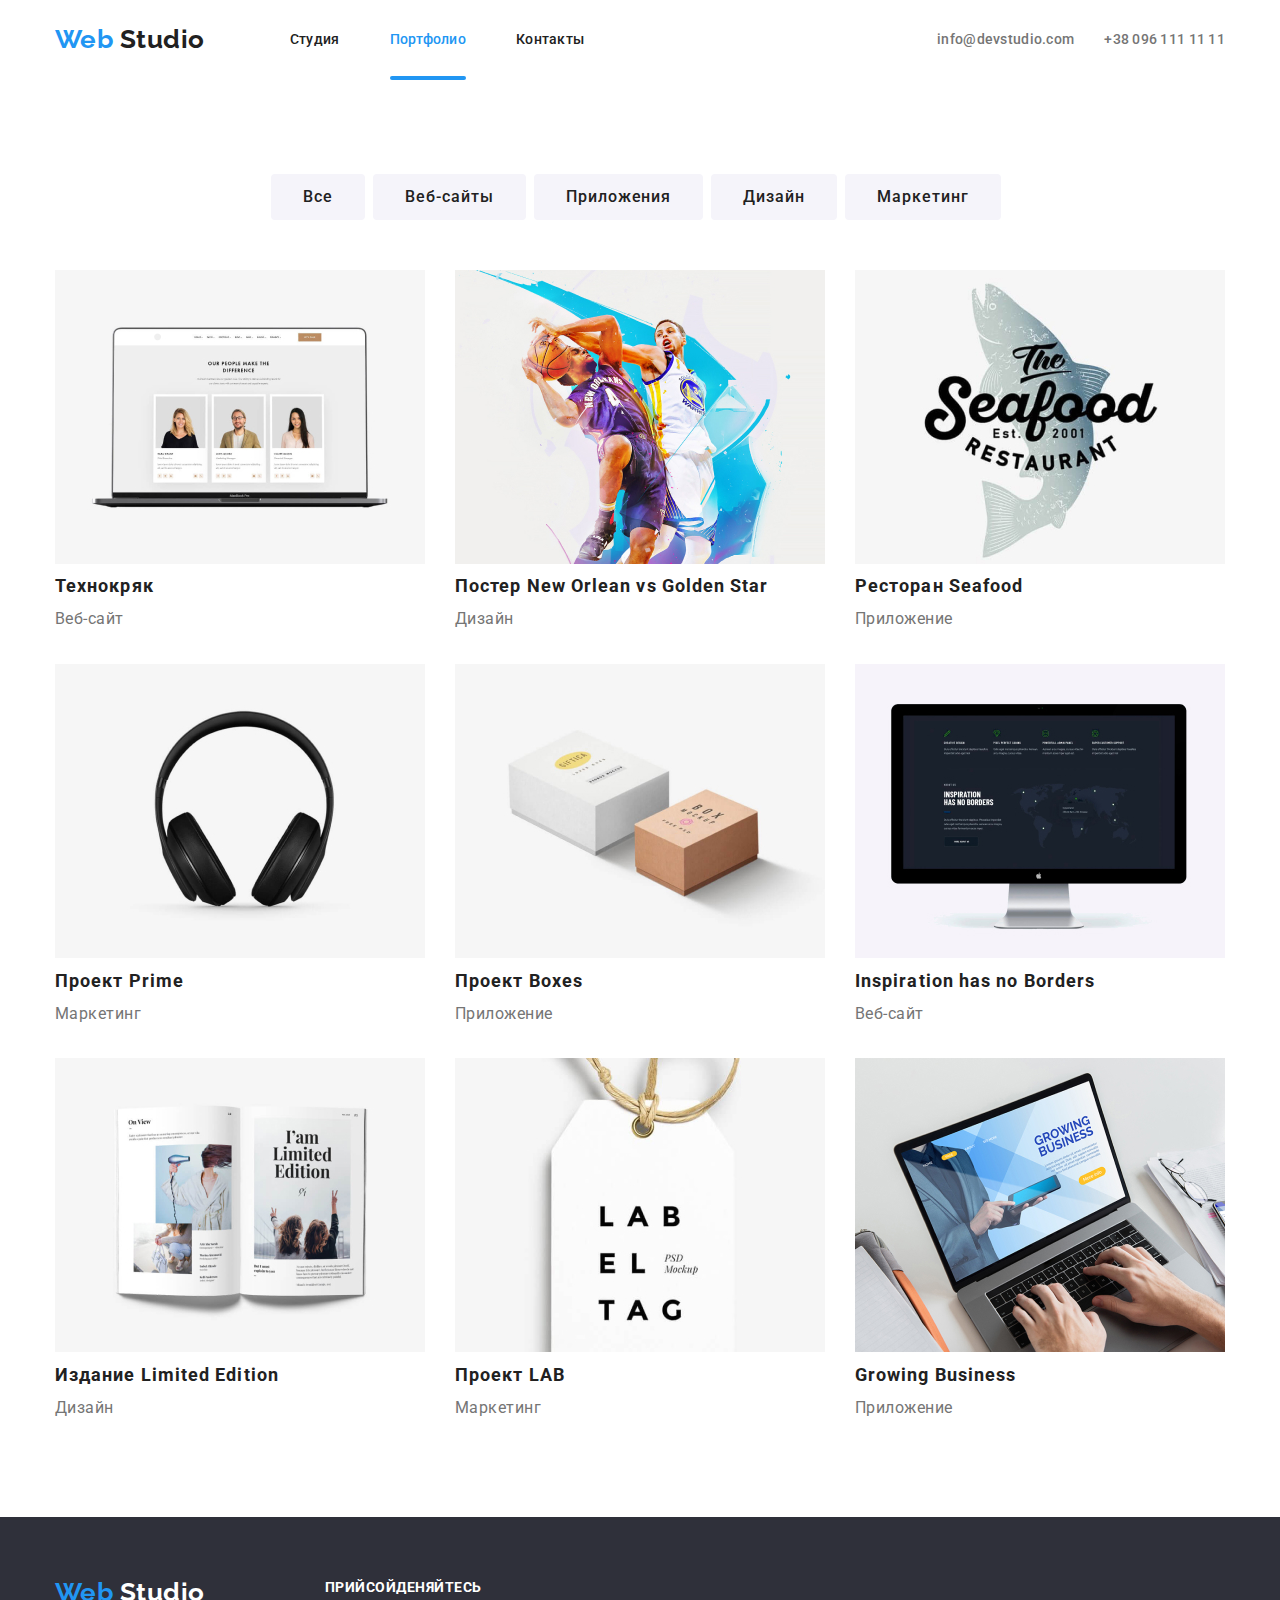
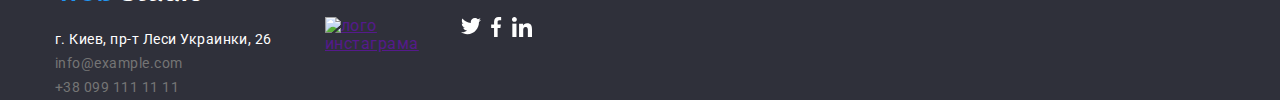
==== portfolio.html @ 1988f990 "Initial commit" ====
<!DOCTYPE html>
<html lang="ru">
	<head>
		<meta charset="UTF-8" />
		<meta name="viewport" content="width=device-width, initial-scale=1.0" />
		<link
			href="https://fonts.googleapis.com/css2?family=Raleway:wght@700&family=Roboto:wght@500;900&display=swap"
			rel="stylesheet"
		/>
		<link
			rel="stylesheet"
			href="https://cdnjs.cloudflare.com/ajax/libs/modern-normalize/0.7.0/modern-normalize.min.css"
		/>

		<link rel="stylesheet" href="./css/style.css" />

		<title>Web studio Portfolio</title>
	</head>

	<body>
		<!--основная навигация/шапка-->
		<header>
			<nav class="site-nav">
				<div class="conteiners">
					<a href="./index.html" class="logo">
						<span>Web</span>
						Studio
					</a>
					<ul class="list">
						<li class="item"><a href="./index.html" class="link">Студия</a></li>
						<li class="item"><a href="./portfolio.html" class="link current-page">Портфолио</a></li>
						<li class="item"><a href="" class="link">Контакты</a></li>
					</ul>
					<ul class="list contacts">
						<li class="item-contact">
							<a href="mailto:info@devstudio.com" class="link contact">
								<!--<img src="./img/phone_logo.svg" alt="знак телефона" />-->
								info@devstudio.com
							</a>
						</li>
						<li class="item-contact">
							<a href="tel:+380961111111" class="link contact">
								<!--<img src="./img/envelope_grey.svg" alt="знак конверта" />-->
								+38 096 111 11 11
							</a>
						</li>
					</ul>
				</div>
			</nav>
		</header>
		<main>
			<section class="filters">
				<div class="conteiners">
					<h2 hidden>Раздел фильтров</h2>
					<ul class="list">
						<li class="item">
							<button type="button" class="button">Все</button>
						</li>
						<li class="item">
							<button type="button" class="button">Веб-сайты</button>
						</li>
						<li class="item">
							<button type="button" class="button">Приложения</button>
						</li>
						<li class="item">
							<button type="button" class="button">Дизайн</button>
						</li>
						<li class="item">
							<button type="button" class="button">Маркетинг</button>
						</li>
					</ul>
				</div>
			</section>
			<section class="projects">
				<div class="conteiners">
					<h2 hidden>Список проектов</h2>
					<ul class="list">
						<li class="item">
							<a href="">
								<img src="./img/project1.jpg" alt="ноутбук" />
								<h3>Технокряк</h3>
								<p class="sub-title">Веб-сайт</p>
								<!--<p class="description">
								Технокряк это современная площадка распространения коронавируса. Компании используют эту платформу для
								цифрового шпионажа и атак на защищённые сервера конкурентов.
								</p>-->
							</a>
						</li>
						<li class="item">
							<a href="">
								<img src="./img/project2.jpg" alt="два баскетболиста" />
								<h3>Постер New Orlean vs Golden Star</h3>
								<p class="sub-title">Дизайн</p>
								<!--<p class="description">
								Технокряк это современная площадка распространения коронавируса. Компании используют эту платформу для
								цифрового шпионажа и атак на защищённые сервера конкурентов.
								</p>-->
							</a>
						</li>
						<li class="item">
							<a href="">
								<img src="./img/project3.jpg" alt="эмлеба ресторана" />
								<h3>Ресторан Seafood</h3>
								<p class="sub-title">Приложение</p>
								<!--<p class="description">
								Технокряк это современная площадка распространения коронавируса. Компании используют эту платформу для
								цифрового шпионажа и атак на защищённые сервера конкурентов.
								</p>-->
							</a>
						</li>

						<li class="item">
							<a href="">
								<img src="./img/project4.jpg" alt="наушники" />
								<h3>Проект Prime</h3>
								<p class="sub-title">Маркетинг</p>
								<!--<p class="description">
								Технокряк это современная площадка распространения коронавируса. Компании используют эту платформу для
								цифрового шпионажа и атак на защищённые сервера конкурентов.
								</p>-->
							</a>
						</li>
						<li class="item">
							<a href="">
								<img src="./img/project5.jpg" alt="две коробки" />
								<h3>Проект Boxes</h3>
								<p class="sub-title">Приложение</p>
								<!--<p class="description">
								Технокряк это современная площадка распространения коронавируса. Компании используют эту платформу для
								цифрового шпионажа и атак на защищённые сервера конкурентов.
								</p>-->
							</a>
						</li>
						<li class="item">
							<a href="">
								<img src="./img/project6.jpg" alt="монитор" />
								<h3>Inspiration has no Borders</h3>
								<p class="sub-title">Веб-сайт</p>
								<!--<p class="description">
								Технокряк это современная площадка распространения коронавируса. Компании используют эту платформу для
								цифрового шпионажа и атак на защищённые сервера конкурентов.
								</p>-->
							</a>
						</li>

						<li class="item">
							<a href="">
								<img src="./img/project7.jpg" alt="книга" />
								<h3>Издание Limited Edition</h3>
								<p class="sub-title">Дизайн</p>
								<!--<p class="description">
								Технокряк это современная площадка распространения коронавируса. Компании используют эту платформу для
								цифрового шпионажа и атак на защищённые сервера конкурентов.
								</p>-->
							</a>
						</li>
						<li class="item">
							<a href="">
								<img src="./img/project8.jpg" alt="этикетка" />
								<h3>Проект LAB</h3>
								<p class="sub-title">Маркетинг</p>
								<!--<p class="description">
								Технокряк это современная площадка распространения коронавируса. Компании используют эту платформу для
								цифрового шпионажа и атак на защищённые сервера конкурентов.
								</p>-->
							</a>
						</li>
						<li class="item">
							<a href="">
								<img src="./img/project9.jpg" alt="ноутбук" />
								<h3>Growing Business</h3>
								<p class="sub-title">Приложение</p>
								<!--<p class="description">
								Технокряк это современная площадка распространения коронавируса. Компании используют эту платформу для
								цифрового шпионажа и атак на защищённые сервера конкурентов.
								</p>-->
							</a>
						</li>
					</ul>
				</div>
			</section>
		</main>
		<!--подвал-->
		<footer class="footer">
			<div class="conteiners">
				<div class="input-conteiner">
					<h2 hidden>Контактная информация</h2>
					<a href="./index.html" class="logo">
						<span>Web</span>
						Studio
					</a>
					<address>
						<a href="https://goo.gl/maps/7qZ9SEmHGYKd3bcy6" class="contact adress">г. Киев, пр-т Леси Украинки, 26</a>
						<br />
						<a href="mailto:info@example.com" class="contact">info@example.com</a>
						<br />
						<a href="tel:+380991111111" class="contact">+38 099 111 11 11</a>
					</address>
				</div>
				<div class="input-conteiner">
					<b class="connect">Прийсойденяйтесь</b>

					<ul class="socialnetwork-list">
						<li class="socialnetwork-icon">
							<a href="" aria-label="Instagram" class="social-links">
								<img src="./img/dark_logo_inst.svg" alt="лого инстаграма" />
							</a>
						</li>
						<li class="socialnetwork-icon">
							<a href="" aria-label="Twitter" class="social-links">
								<img src="./img/dark_logo_twiter.svg" alt="лого твитера" />
							</a>
						</li>
						<li class="socialnetwork-icon">
							<a href="" aria-label="Facebook" class="social-links">
								<img src="./img/dark_logo_facebook.svg" alt="лого фейсбука" />
							</a>
						</li>
						<li class="socialnetwork-icon">
							<a href="" aria-label="LinkenIn" class="social-links">
								<img src="./img/dark_logo_linkedin.svg" alt="лого линкедина" />
							</a>
						</li>
					</ul>
				</div>
			</div>
			<!--ТУТ место для "подписатся сейчас"  -->
			<div></div>
		</footer>
	</body>
</html>
---- css/style.css ----
html {
	box-sizing: border-box;
}

*,
*::before,
*::after {
	box-sizing: inherit;
}
/* палитра */
:root {
	--acent-text-color: #2196f3;
	--main-text-color: #212121;
	--secondary-text-color: #757575;
	--text-white-color: #ffffff;
	--footer-background-color:  #2f303a;
	ba
}
/* основные правила */
body {
	font-family: Roboto, sans-serif;
	font-style: normal;
	letter-spacing: 0.03em;
	font-weight: 400;
}
h1,
h2,
h3,
h4,
h5,
h6,
p,
a,
ul {
	margin: 0 0;
	padding: 0 0;
}
/* компоненты */
.conteiners {
	margin: auto;
	max-width: 1200px;
	padding: 0 15px;
}
.logo {
	font-family: Raleway;
	text-decoration: none;
	font-weight: 700;
	font-size: 26px;
	line-height: 1.19;
}
.logo > span {
	color: var(--acent-text-color);
}

li {
	list-style-type: none;
}
.link {
	text-decoration: none;
	color: #212121;
}
.button {
	display: inline-block;
	border: 0px;
	margin-top: 0px;
	padding: 10px 32px;
	border-radius: 4px;
	align-items: center;
	text-align: center;

	color: var(--text-white-color);
	background-color: var(--acent-text-color);
	font-weight: 700;
	font-size: 16px;
	line-height: 1.875;
	letter-spacing: 0.06em;
}
.button:hover,
.button:focus {
	color: var(--acent-text-color);
	background-color: var(--text-white-color);
}

.title {
	font-weight: 700;
	font-size: 36px;
	line-height: 1.17;
	letter-spacing: 0.03em;
	color: var(--main-text-color);
}
/* навигация */
.site-nav .conteiners {
	display: flex;
	align-items: center;
}

.current-page {
	position: relative;
	color: var(--acent-text-color);
}
.current-page::after {
	position: absolute;
	left: 0;
	bottom: 0;
	display: block;
	content: " ";
	width: 100%;
	height: 4px;
	background: #2196f3;
	border-radius: 2px;
}
/* logo */
.site-nav .logo {
	color: var(--main-text-color);
	font-weight: 700;
	padding-top: 24px;
	padding-bottom: 25px;
}

/* nav */
.site-nav .list {
	display: flex;
}
.site-nav .item:first-child {
	margin-left: 85px;
}
.site-nav .item:not(:last-child) {
	margin-right: 50px;
}
.site-nav .item-contact:not(:last-child) {
	margin-right: 30px;
}

.site-nav .link {
	display: block;
	padding-top: 32px;
	padding-bottom: 32px;
	font-style: normal;
	font-weight: 500;
	font-size: 14px;
	line-height: 1.14;
	letter-spacing: 0.02em;
}
.site-nav .link:hover,
.site-nav .link:focus {
	color: var(--acent-text-color);
}

/* nav contacts*/
.site-nav .contact {
	color: var(--secondary-text-color);
}

.site-nav .contacts {
	margin-left: auto;
}

/* hero */

.hero {
	text-align: center;
	background-color: var(--footer-background-color);
}
.hero {
	padding-top: 200px;
	padding-bottom: 200px;
}
.hero .title {
	max-width: 696px;
	margin-right: auto;
	margin-left: auto;
	margin-bottom: 30px;
	color: var(--text-white-color);

	font-weight: 900;
	font-size: 44px;
	line-height: 1.36;
	text-align: center;
	letter-spacing: 0.06em;
	text-transform: uppercase;
}
/* features*/
.features {
	padding-top: 94px;
}

.features .list {
	display: flex;
}

.features .item {
	max-width: 270px;
}
.features .item:not(:last-child) {
	margin-right: 30px;
}
.features .img-conteiner {
	display: flex;
	justify-content: center;
	margin-bottom: 30px;
	padding-top: 25px;
	padding-bottom: 25px;

	background-color: #f5f4fa;
}

.features .sub-title {
	margin-bottom: 10px;

	font-weight: 700;
	font-size: 14px;
	line-height: 1.14;
	text-transform: uppercase;
}
.features .post {
	font-weight: 400;
	font-size: 14px;
	line-height: 1.71;
	color: var(--secondary-text-color);
}

/* wrok */

.work {
	padding-top: 94px;
	padding-bottom: 94px;
}

.work .title {
	font-weight: 700;
	font-size: 36px;
	line-height: 1.17;
	text-align: center;
	margin-bottom: 50px;
}

.work .list {
	display: flex;
}

.work .item {
	max-width: 370px;
}
.work .item:not(:last-child) {
	margin-right: 30px;
}
.work .sub-title {
	color: var(--text-white-color);
	text-align: center;
	text-transform: uppercase;

	background-color: var(--secondary-text-color);
}

/* team */
.team {
	background-color: #f5f4fa;
	padding-top: 94px;
	padding-bottom: 94px;
}

.team .title {
	margin-bottom: 50px;

	text-align: center;
}

.team .list {
	display: flex;

	text-align: center;
}
.team .item:not(:last-child) {
	margin-right: 30px;
}

.team .name {
	margin-top: 30px;
	margin-bottom: 10px;

	color: var(--main-text-color);
	font-weight: 500;
	font-size: 16px;
	line-height: 1.19;
}

.team .position {
	margin-bottom: 16px;

	color: var(--secondary-text-color);
	font-weight: 400;
	font-size: 16px;
	line-height: 1.19;
}

.team .socialnetwork-list {
	display: flex;
	max-width: 207px;
	justify-content: space-between;
	margin-left: 32px;
}
.team .social-icon:not(:last-child) {
	margin-right: 10px;
}

/* clients */
.client {
	padding-top: 94px;
	padding-bottom: 94px;
}

.client .title {
	text-align: center;
	margin-bottom: 50px;
}

.client .list {
	display: flex;
	justify-content: space-between;
}

.client .item:not(:last-child) {
	margin-right: 30px;
}

.client .item {
	border: 1px solid grey;
	width: 270px;
	padding-top: 22px;
	padding-bottom: 22px;
	border-radius: 4px;
	display: flex;
	justify-content: center;
}

.client img:hover,
.client img:focus {
	background-color: var(--acent-text-color);
}

/* footer */
.footer {
	background-color: var(--footer-background-color);
}
.footer .conteiners {
	display: flex;
	padding-top: 60px;
}

.footer .input-conteiner {
	display: block;
	width: 270px;
}
.footer .logo {
	display: block;
	margin-bottom: 20px;

	color: var(--text-white-color);
	text-decoration: none;
}
.footer .contact {
	color: var(--secondary-text-color);
	font-style: normal;
	font-weight: 400;
	font-size: 14px;
	line-height: 1.71;
	text-decoration: none;
}
.footer .adress {
	color: var(--text-white-color);
}

.footer .connect {
	display: block;
	margin-bottom: 20px;

	color: var(--text-white-color);
	font-weight: 700;
	font-size: 14px;
	line-height: 1.43;
	text-transform: uppercase;
}

.footer .social-links:hover,
.footer .social-links:focus {
	background-color: var(--acent-text-color);
}

.footer .socialnetwork-list {
	display: flex;
	max-width: 207px;
	justify-content: space-between;
}

.footer .socialnetwork-icon:not(:last-child) {
	display: block;
	margin-right: 10px;
}

/* PORTFOLIO */

/* filters */
.filters {
	padding-top: 94px;
	padding-bottom: 50px;
}
.filters .list {
	display: flex;
	justify-content: center;
}

.filters .item {
	margin-right: 8px;
}

.filters .button {
	text-align: center;
	color: var(--main-text-color);
	font-weight: 500;
	font-size: 16px;
	line-height: 1.62;

	background-color: #f5f4fa;
}

.filters .button:hover,
.filters .button:focus {
	color: var(--text-white-color);
	background-color: var(--acent-text-color);
}

/* projects */
.projects {
	padding-bottom: 94px;
}

.projects .list {
	display: flex;
	flex-wrap: wrap;
}
.projects .item {
	max-width: 370px;
}

.projects .item:not(:nth-child(3n)) {
	margin-right: 30px;
}
.projects .item:not(:nth-last-child(-n + 3)) {
	margin-bottom: 30px;
}
.projects a {
	text-decoration: none;
	text-transform: none;
}
.projects h3 {
	color: var(--main-text-color);
	font-weight: 700;
	font-size: 18px;
	line-height: 2;

	letter-spacing: 0.06em;
}
.projects .sub-title {
	color: var(--secondary-text-color);
	font-weight: 400;
	font-size: 16px;
	line-height: 1.87;
}
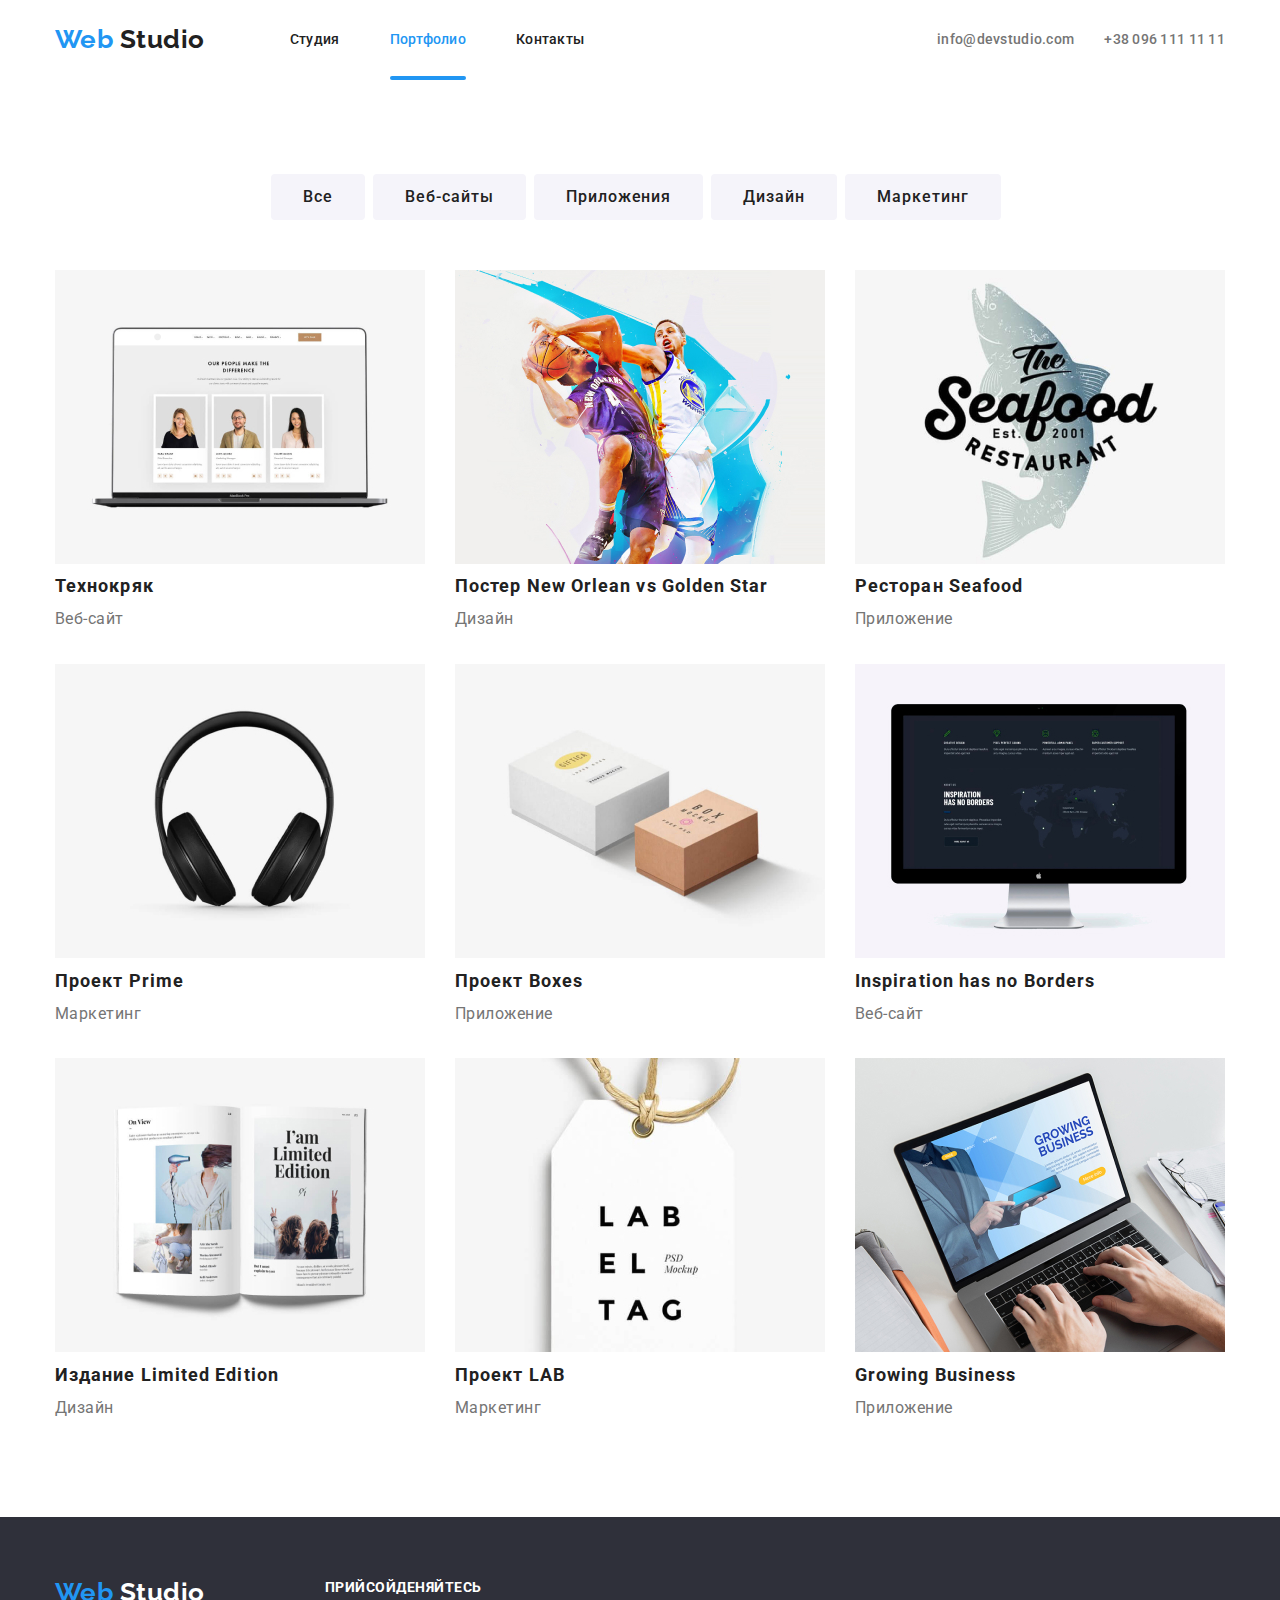
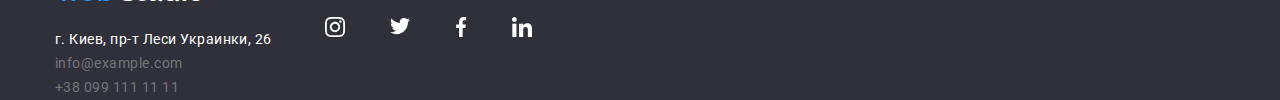
==== commit a623856a: "правки" ====
--- a/portfolio.html
+++ b/portfolio.html
@@ -202,8 +202,8 @@
 
 					<ul class="socialnetwork-list">
 						<li class="socialnetwork-icon">
-							<a href="" aria-label="Instagram" class="social-links">
-								<img src="./img/dark_logo_inst.svg" alt="лого инстаграма" />
+							<a href="" aria-label="Instagramm" class="social-links">
+								<img src="./img/dark_logo_instagramm.svg" alt="лого инстаграма" />
 							</a>
 						</li>
 						<li class="socialnetwork-icon">
--- a/css/style.css
+++ b/css/style.css
@@ -13,8 +13,7 @@
 	--main-text-color: #212121;
 	--secondary-text-color: #757575;
 	--text-white-color: #ffffff;
-	--footer-background-color:  #2f303a;
-	ba
+	--footer-background-color: #2f303a;
 }
 /* основные правила */
 body {
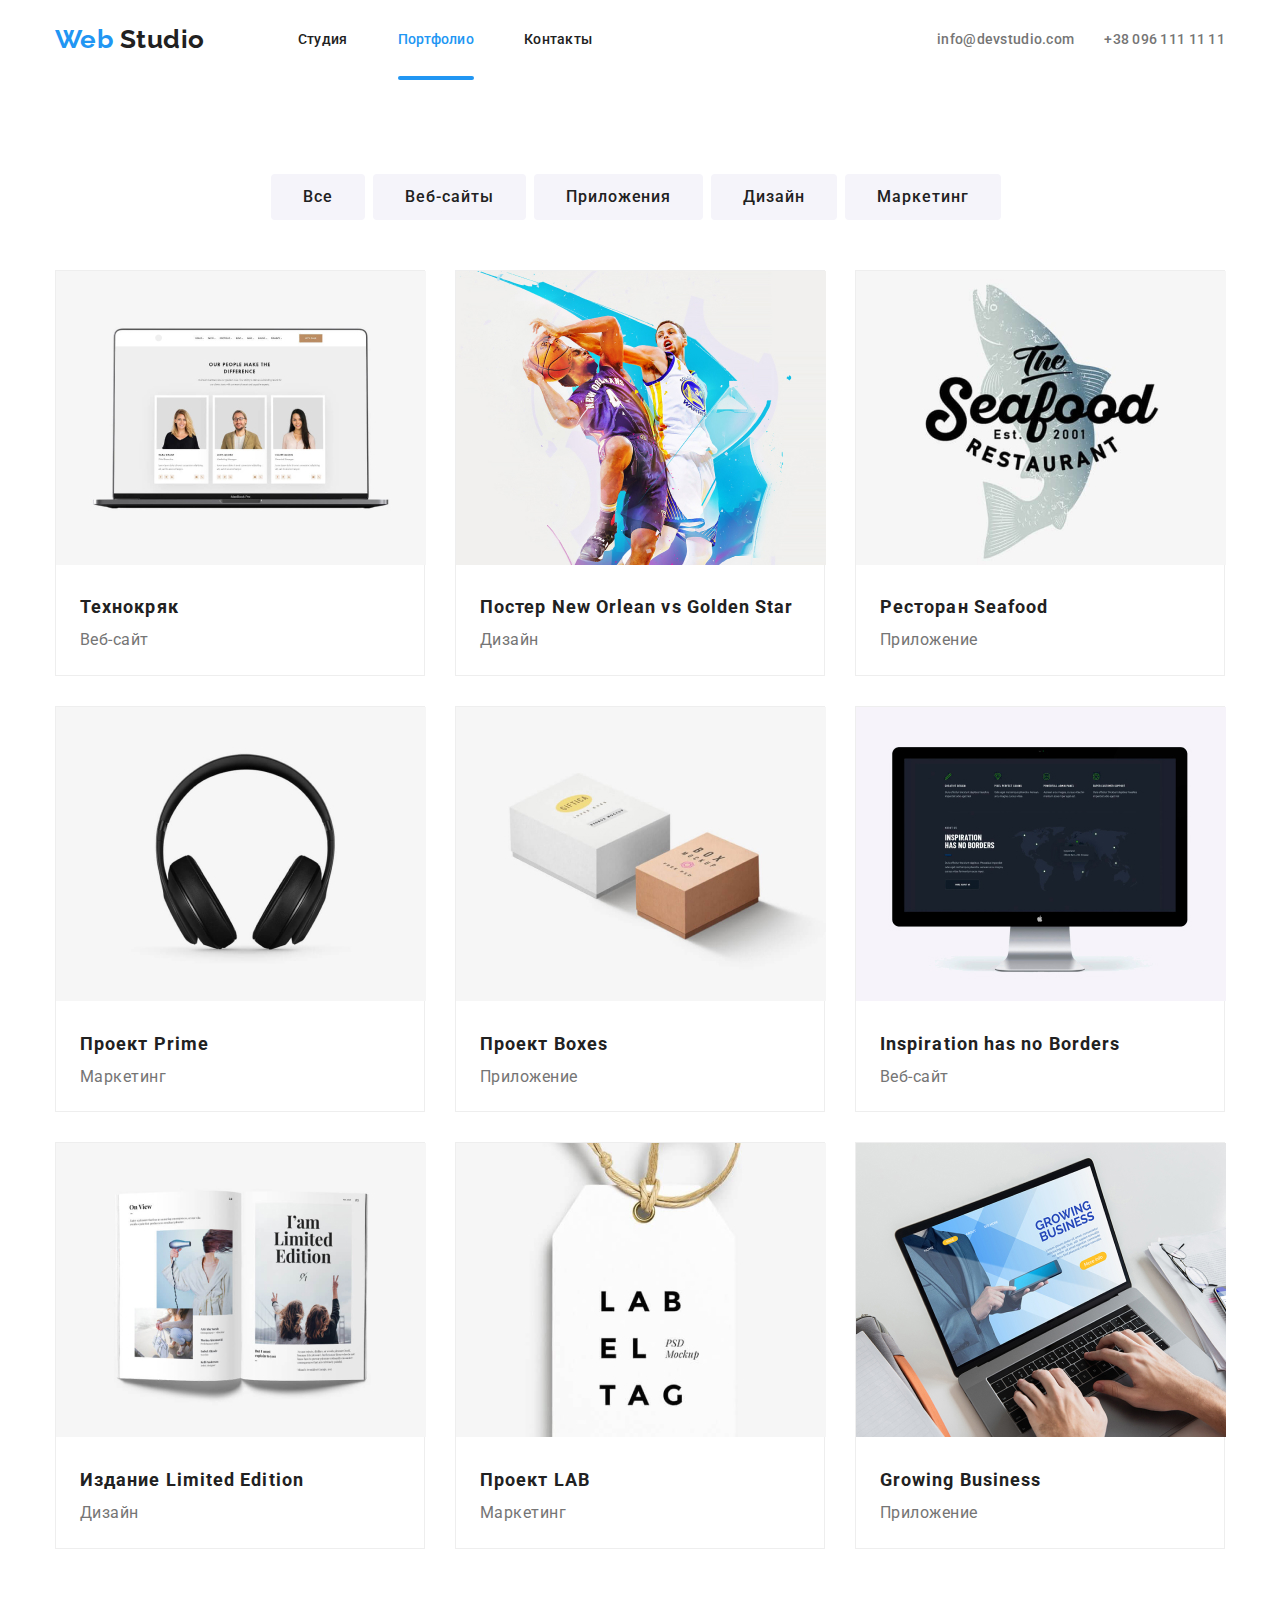
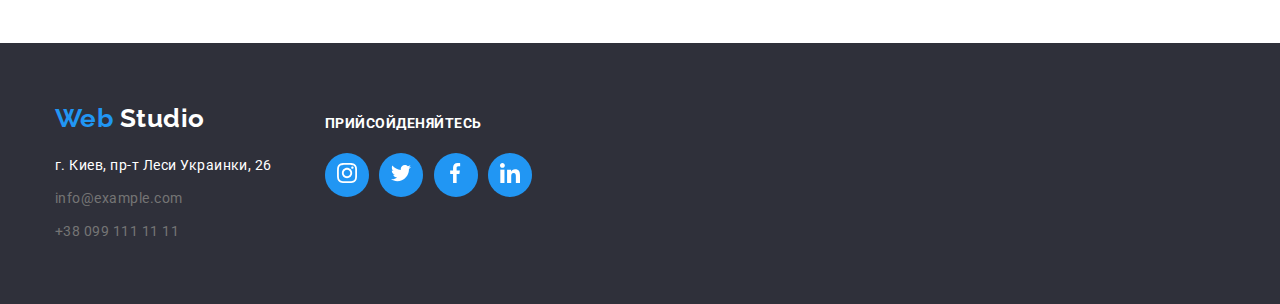
==== commit 0b579e9a: "Правки" ====
--- a/portfolio.html
+++ b/portfolio.html
@@ -49,132 +49,170 @@
 			</nav>
 		</header>
 		<main>
-			<section class="filters">
-				<div class="conteiners">
-					<h2 hidden>Раздел фильтров</h2>
-					<ul class="list">
-						<li class="item">
-							<button type="button" class="button">Все</button>
-						</li>
-						<li class="item">
-							<button type="button" class="button">Веб-сайты</button>
-						</li>
-						<li class="item">
-							<button type="button" class="button">Приложения</button>
-						</li>
-						<li class="item">
-							<button type="button" class="button">Дизайн</button>
-						</li>
-						<li class="item">
-							<button type="button" class="button">Маркетинг</button>
-						</li>
-					</ul>
-				</div>
-			</section>
-			<section class="projects">
-				<div class="conteiners">
-					<h2 hidden>Список проектов</h2>
-					<ul class="list">
-						<li class="item">
-							<a href="">
-								<img src="./img/project1.jpg" alt="ноутбук" />
-								<h3>Технокряк</h3>
-								<p class="sub-title">Веб-сайт</p>
-								<!--<p class="description">
-								Технокряк это современная площадка распространения коронавируса. Компании используют эту платформу для
-								цифрового шпионажа и атак на защищённые сервера конкурентов.
-								</p>-->
-							</a>
-						</li>
-						<li class="item">
-							<a href="">
-								<img src="./img/project2.jpg" alt="два баскетболиста" />
-								<h3>Постер New Orlean vs Golden Star</h3>
-								<p class="sub-title">Дизайн</p>
-								<!--<p class="description">
-								Технокряк это современная площадка распространения коронавируса. Компании используют эту платформу для
-								цифрового шпионажа и атак на защищённые сервера конкурентов.
-								</p>-->
-							</a>
-						</li>
-						<li class="item">
-							<a href="">
-								<img src="./img/project3.jpg" alt="эмлеба ресторана" />
-								<h3>Ресторан Seafood</h3>
-								<p class="sub-title">Приложение</p>
-								<!--<p class="description">
-								Технокряк это современная площадка распространения коронавируса. Компании используют эту платформу для
-								цифрового шпионажа и атак на защищённые сервера конкурентов.
-								</p>-->
-							</a>
-						</li>
-
-						<li class="item">
-							<a href="">
-								<img src="./img/project4.jpg" alt="наушники" />
-								<h3>Проект Prime</h3>
-								<p class="sub-title">Маркетинг</p>
-								<!--<p class="description">
-								Технокряк это современная площадка распространения коронавируса. Компании используют эту платформу для
-								цифрового шпионажа и атак на защищённые сервера конкурентов.
-								</p>-->
-							</a>
-						</li>
-						<li class="item">
-							<a href="">
-								<img src="./img/project5.jpg" alt="две коробки" />
-								<h3>Проект Boxes</h3>
-								<p class="sub-title">Приложение</p>
-								<!--<p class="description">
-								Технокряк это современная площадка распространения коронавируса. Компании используют эту платформу для
-								цифрового шпионажа и атак на защищённые сервера конкурентов.
-								</p>-->
-							</a>
-						</li>
-						<li class="item">
-							<a href="">
-								<img src="./img/project6.jpg" alt="монитор" />
-								<h3>Inspiration has no Borders</h3>
-								<p class="sub-title">Веб-сайт</p>
-								<!--<p class="description">
-								Технокряк это современная площадка распространения коронавируса. Компании используют эту платформу для
-								цифрового шпионажа и атак на защищённые сервера конкурентов.
-								</p>-->
-							</a>
-						</li>
-
-						<li class="item">
-							<a href="">
-								<img src="./img/project7.jpg" alt="книга" />
-								<h3>Издание Limited Edition</h3>
-								<p class="sub-title">Дизайн</p>
-								<!--<p class="description">
-								Технокряк это современная площадка распространения коронавируса. Компании используют эту платформу для
-								цифрового шпионажа и атак на защищённые сервера конкурентов.
-								</p>-->
-							</a>
-						</li>
-						<li class="item">
-							<a href="">
-								<img src="./img/project8.jpg" alt="этикетка" />
-								<h3>Проект LAB</h3>
-								<p class="sub-title">Маркетинг</p>
-								<!--<p class="description">
-								Технокряк это современная площадка распространения коронавируса. Компании используют эту платформу для
-								цифрового шпионажа и атак на защищённые сервера конкурентов.
-								</p>-->
-							</a>
-						</li>
-						<li class="item">
-							<a href="">
-								<img src="./img/project9.jpg" alt="ноутбук" />
-								<h3>Growing Business</h3>
-								<p class="sub-title">Приложение</p>
-								<!--<p class="description">
-								Технокряк это современная площадка распространения коронавируса. Компании используют эту платформу для
-								цифрового шпионажа и атак на защищённые сервера конкурентов.
-								</p>-->
-							</a>
+			<section class="filters-projects">
+				<div class="conteiter">
+					<ul>
+						<li class="filters">
+							<h2 hidden>Раздел фильтров</h2>
+							<ul class="list">
+								<li class="item">
+									<button type="button" class="button">Все</button>
+								</li>
+								<li class="item">
+									<button type="button" class="button">Веб-сайты</button>
+								</li>
+								<li class="item">
+									<button type="button" class="button">Приложения</button>
+								</li>
+								<li class="item">
+									<button type="button" class="button">Дизайн</button>
+								</li>
+								<li class="item">
+									<button type="button" class="button">Маркетинг</button>
+								</li>
+							</ul>
+						</li>
+						<li class="projects">
+							<h2 hidden>Список проектов</h2>
+							<ul class="list">
+								<li class="item">
+									<a href="">
+										<div>
+											<img src="./img/project1.jpg" alt="ноутбук" />
+										</div>
+										<div class="project-text">
+											<h3>Технокряк</h3>
+											<p class="sub-title">Веб-сайт</p>
+											<!--<p class="description">
+																			Технокряк это современная площадка распространения коронавируса. Компании используют эту платформу для
+																			цифрового шпионажа и атак на защищённые сервера конкурентов.
+																			</p>-->
+										</div>
+									</a>
+								</li>
+								<li class="item">
+									<a href="">
+										<div>
+											<img src="./img/project2.jpg" alt="два баскетболиста" />
+										</div>
+										<div class="project-text">
+											<h3>Постер New Orlean vs Golden Star</h3>
+											<p class="sub-title">Дизайн</p>
+											<!--<p class="description">
+																			Технокряк это современная площадка распространения коронавируса. Компании используют эту платформу для
+																			цифрового шпионажа и атак на защищённые сервера конкурентов.
+																			</p>-->
+										</div>
+									</a>
+								</li>
+								<li class="item">
+									<a href="">
+										<div>
+											<img src="./img/project3.jpg" alt="эмлеба ресторана" />
+										</div>
+										<div class="project-text">
+											<h3>Ресторан Seafood</h3>
+											<p class="sub-title">Приложение</p>
+											<!--<p class="description">
+																			Технокряк это современная площадка распространения коронавируса. Компании используют эту платформу для
+																			цифрового шпионажа и атак на защищённые сервера конкурентов.
+																			</p>-->
+										</div>
+									</a>
+								</li>
+
+								<li class="item">
+									<a href="">
+										<div>
+											<img src="./img/project4.jpg" alt="наушники" />
+										</div>
+										<div class="project-text">
+											<h3>Проект Prime</h3>
+											<p class="sub-title">Маркетинг</p>
+											<!--<p class="description">
+																			Технокряк это современная площадка распространения коронавируса. Компании используют эту платформу для
+																			цифрового шпионажа и атак на защищённые сервера конкурентов.
+																			</p>-->
+										</div>
+									</a>
+								</li>
+								<li class="item">
+									<a href="">
+										<div>
+											<img src="./img/project5.jpg" alt="две коробки" />
+										</div>
+										<div class="project-text">
+											<h3>Проект Boxes</h3>
+											<p class="sub-title">Приложение</p>
+											<!--<p class="description">
+																	        Технокряк это современная площадка распространения коронавируса. Компании используют эту платформу для
+																			цифрового шпионажа и атак на защищённые сервера конкурентов.
+																			</p>-->
+										</div>
+									</a>
+								</li>
+								<li class="item">
+									<a href="">
+										<div>
+											<img src="./img/project6.jpg" alt="монитор" />
+										</div>
+										<div class="project-text">
+											<h3>Inspiration has no Borders</h3>
+											<p class="sub-title">Веб-сайт</p>
+											<!--<p class="description">
+																			Технокряк это современная площадка распространения коронавируса. Компании используют эту платформу для
+																			цифрового шпионажа и атак на защищённые сервера конкурентов.
+																			</p>-->
+										</div>
+									</a>
+								</li>
+
+								<li class="item">
+									<a href="">
+										<div>
+											<img src="./img/project7.jpg" alt="книга" />
+										</div>
+										<div class="project-text">
+											<h3>Издание Limited Edition</h3>
+											<p class="sub-title">Дизайн</p>
+											<!--<p class="description">
+																			Технокряк это современная площадка распространения коронавируса. Компании используют эту платформу для
+																			цифрового шпионажа и атак на защищённые сервера конкурентов.
+																			</p>-->
+										</div>
+									</a>
+								</li>
+								<li class="item">
+									<a href="">
+										<div>
+											<img src="./img/project8.jpg" alt="этикетка" />
+										</div>
+										<div class="project-text">
+											<h3>Проект LAB</h3>
+											<p class="sub-title">Маркетинг</p>
+											<!--<p class="description">
+																			Технокряк это современная площадка распространения коронавируса. Компании используют эту платформу для
+																			цифрового шпионажа и атак на защищённые сервера конкурентов.
+																			</p>-->
+										</div>
+									</a>
+								</li>
+								<li class="item">
+									<a href="">
+										<div>
+											<img src="./img/project9.jpg" alt="ноутбук" />
+										</div>
+										<div class="project-text">
+											<h3>Growing Business</h3>
+											<p class="sub-title">Приложение</p>
+											<!--<p class="description">
+																			Технокряк это современная площадка распространения коронавируса. Компании используют эту платформу для
+																			цифрового шпионажа и атак на защищённые сервера конкурентов.
+																			</p>-->
+										</div>
+									</a>
+								</li>
+							</ul>
 						</li>
 					</ul>
 				</div>
@@ -191,9 +229,7 @@
 					</a>
 					<address>
 						<a href="https://goo.gl/maps/7qZ9SEmHGYKd3bcy6" class="contact adress">г. Киев, пр-т Леси Украинки, 26</a>
-						<br />
 						<a href="mailto:info@example.com" class="contact">info@example.com</a>
-						<br />
 						<a href="tel:+380991111111" class="contact">+38 099 111 11 11</a>
 					</address>
 				</div>
--- a/css/style.css
+++ b/css/style.css
@@ -14,6 +14,8 @@
 	--secondary-text-color: #757575;
 	--text-white-color: #ffffff;
 	--footer-background-color: #2f303a;
+	--team-background-color: #f5f4fa;
+	--footer-socials-color: rgba(255, 255, 255, 0.1);
 }
 /* основные правила */
 body {
@@ -114,6 +116,7 @@
 	font-weight: 700;
 	padding-top: 24px;
 	padding-bottom: 25px;
+	margin-right: 93px;
 }
 
 /* nav */
@@ -121,7 +124,7 @@
 	display: flex;
 }
 .site-nav .item:first-child {
-	margin-left: 85px;
+	
 }
 .site-nav .item:not(:last-child) {
 	margin-right: 50px;
@@ -163,6 +166,7 @@
 .hero {
 	padding-top: 200px;
 	padding-bottom: 200px;
+	
 }
 .hero .title {
 	max-width: 696px;
@@ -185,10 +189,11 @@
 
 .features .list {
 	display: flex;
+	flex-wrap: wrap;
 }
 
 .features .item {
-	max-width: 270px;
+	width: 270px;
 }
 .features .item:not(:last-child) {
 	margin-right: 30px;
@@ -266,9 +271,17 @@
 
 .team .list {
 	display: flex;
-
-	text-align: center;
-}
+	flex-wrap: wrap;
+	text-align: center;
+}
+
+.team .item {
+	box-shadow: 0px 1px 3px rgba(0, 0, 0, 0.12), 0px 1px 1px rgba(0, 0, 0, 0.14), 0px 2px 1px rgba(0, 0, 0, 0.2);
+	border-radius: 0px 0px 4px 4px;
+	background-color: var(--text-white-color);
+	width: 270px;
+}
+
 .team .item:not(:last-child) {
 	margin-right: 30px;
 }
@@ -294,12 +307,28 @@
 
 .team .socialnetwork-list {
 	display: flex;
-	max-width: 207px;
 	justify-content: space-between;
 	margin-left: 32px;
-}
+	margin-bottom: 30px;
+	margin-right: 30px;
+}
+
 .team .social-icon:not(:last-child) {
 	margin-right: 10px;
+}
+
+.social-icon-item {
+	display: flex;
+	justify-content: center;
+	align-items: center;
+	width: 44px;
+	height: 44px;
+	background-color: white;
+	border-radius: 50%;
+}
+
+.social-icon-item:hover {
+	background-color:var(--acent-text-color);
 }
 
 /* clients */
@@ -315,7 +344,7 @@
 
 .client .list {
 	display: flex;
-	justify-content: space-between;
+	flex-wrap: wrap;
 }
 
 .client .item:not(:last-child) {
@@ -324,7 +353,7 @@
 
 .client .item {
 	border: 1px solid grey;
-	width: 270px;
+	width: calc((100% - 30px * 5) / 6);
 	padding-top: 22px;
 	padding-bottom: 22px;
 	border-radius: 4px;
@@ -344,12 +373,17 @@
 .footer .conteiners {
 	display: flex;
 	padding-top: 60px;
+	padding-bottom: 60px;
 }
 
 .footer .input-conteiner {
 	display: block;
 	width: 270px;
 }
+
+.footer .input-conteiner:not(:last-child) {
+	margin-right:;
+}
 .footer .logo {
 	display: block;
 	margin-bottom: 20px;
@@ -357,7 +391,11 @@
 	color: var(--text-white-color);
 	text-decoration: none;
 }
+
 .footer .contact {
+	display: block;
+	margin-bottom: 9px;
+
 	color: var(--secondary-text-color);
 	font-style: normal;
 	font-weight: 400;
@@ -365,6 +403,11 @@
 	line-height: 1.71;
 	text-decoration: none;
 }
+
+.footer .contact:last-child {
+	margin-bottom: 0px;
+}
+
 .footer .adress {
 	color: var(--text-white-color);
 }
@@ -372,6 +415,7 @@
 .footer .connect {
 	display: block;
 	margin-bottom: 20px;
+	padding-top: 10px;
 
 	color: var(--text-white-color);
 	font-weight: 700;
@@ -391,9 +435,46 @@
 	justify-content: space-between;
 }
 
+.footer .socialnetwork-icon {
+	display: flex;
+	justify-content: center;
+	align-items: center;
+	text-align: center;
+	width: 44px;
+	height: 44px;
+	background-color: var(--acent-text-color);
+	border-radius: 50%;
+	margin-bottom: 30px;
+}
+
+.socialnetwork-icon-footer {
+	display: flex;
+	justify-content: center;
+	align-items: center;
+	width: 44px;
+	height: 44px;
+	background-color: var(--footer-socials-color);
+	border-radius: 50%;
+}
+
+.socialnetwork-icon-footer:hover {
+	background-color: var(--acent-text-color);
+}
+
+.socialnetwork-icon-footer:not(:last-child) {
+	margin-right: 10px;
+}
+
+}
+
 .footer .socialnetwork-icon:not(:last-child) {
-	display: block;
+	/*  display: block;   */
 	margin-right: 10px;
+}
+
+.input-conteiner-join {
+	display: block;
+	width: 270px;
 }
 
 /* PORTFOLIO */
@@ -430,6 +511,9 @@
 
 /* projects */
 .projects {
+	margin: auto;
+    max-width: 1200px;
+    padding: 0 15px;
 	padding-bottom: 94px;
 }
 
@@ -438,7 +522,9 @@
 	flex-wrap: wrap;
 }
 .projects .item {
-	max-width: 370px;
+	width: 370px;
+	background-color: var(--text-white-color);
+	border: 1px solid #eeeeee;
 }
 
 .projects .item:not(:nth-child(3n)) {
@@ -452,16 +538,31 @@
 	text-transform: none;
 }
 .projects h3 {
+
 	color: var(--main-text-color);
 	font-weight: 700;
 	font-size: 18px;
 	line-height: 2;
 
+	font-family: Roboto;
+    font-style: normal;
+	font-weight: bold;
+	font-size: 18px;
+	line-height: 2.0;
 	letter-spacing: 0.06em;
+
 }
 .projects .sub-title {
 	color: var(--secondary-text-color);
+	font-family: Roboto;
+    font-style: normal;
 	font-weight: 400;
 	font-size: 16px;
 	line-height: 1.87;
-}
+
+}
+
+.project-text {
+	margin: 20px 24px;
+}
+
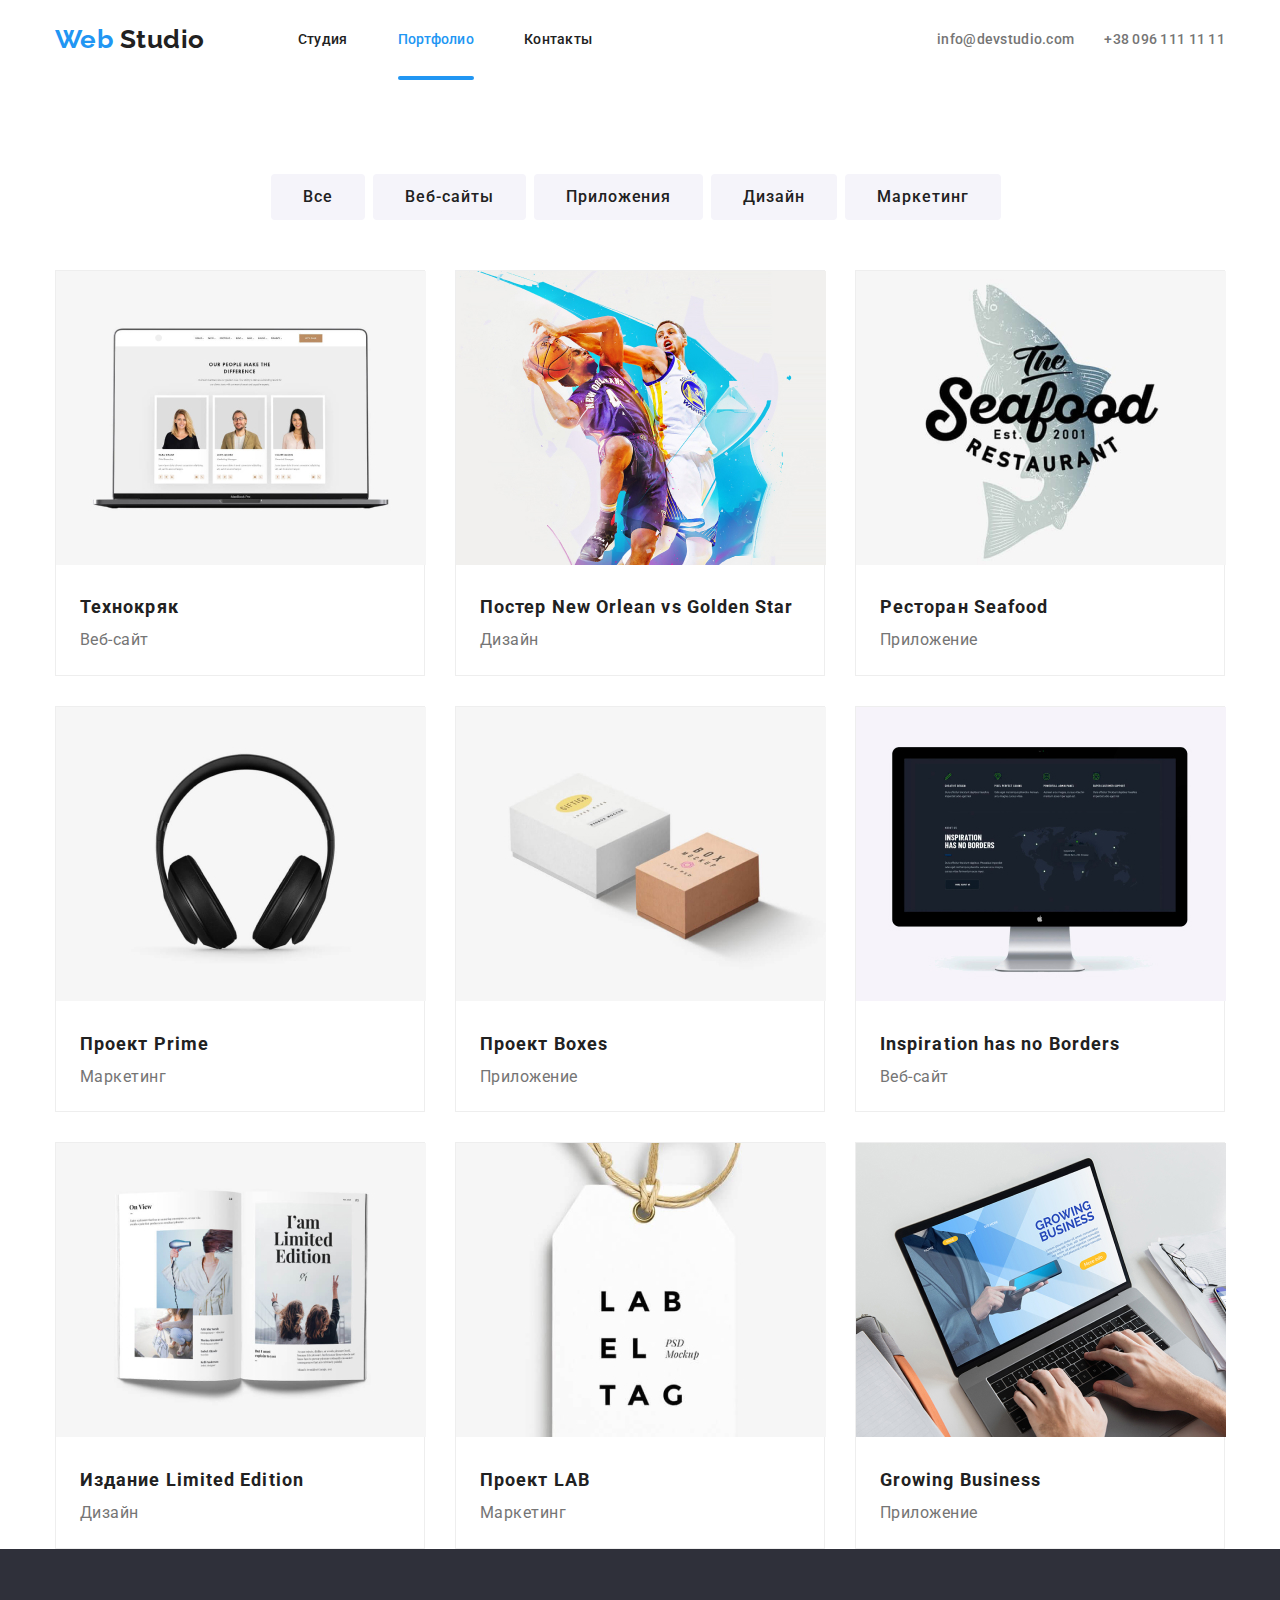
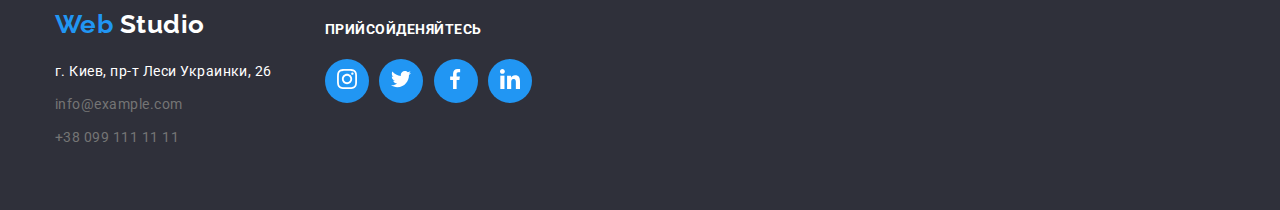
==== commit 45438567: "правки" ====
--- a/portfolio.html
+++ b/portfolio.html
@@ -50,7 +50,7 @@
 		</header>
 		<main>
 			<section class="filters-projects">
-				<div class="conteiter">
+				<div class="conteiners">
 					<ul>
 						<li class="filters">
 							<h2 hidden>Раздел фильтров</h2>
--- a/css/style.css
+++ b/css/style.css
@@ -512,9 +512,7 @@
 /* projects */
 .projects {
 	margin: auto;
-    max-width: 1200px;
-    padding: 0 15px;
-	padding-bottom: 94px;
+    
 }
 
 .projects .list {
